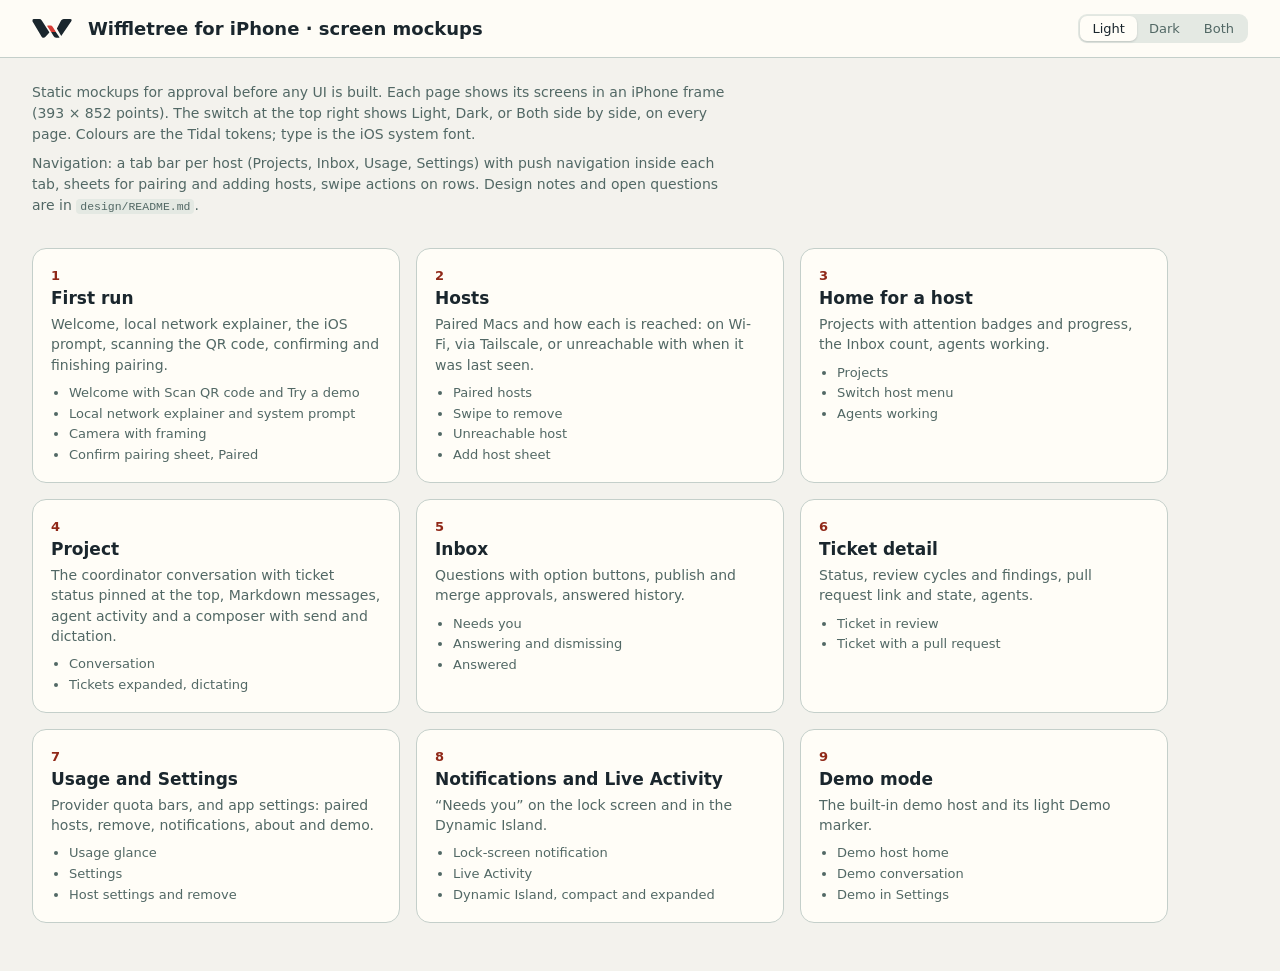
==== design/mockups/index.html @ d7533f45 "Add iPhone screen mockups and design notes Static HTML mockups of the iPhone app in iPhone frames, l" ====
<!doctype html>
<html lang="en">
<head>
<meta charset="utf-8">
<meta name="viewport" content="width=device-width, initial-scale=1">
<title>Wiffletree iPhone mockups</title>
<link rel="icon" href="data:,">
<link rel="stylesheet" href="styles.css">
</head>
<body>
<header class="page-header">
  <svg style="width:40px;height:19px;color:var(--text)"><use href="#i-symbol"/></svg>
  <h1>Wiffletree for iPhone · screen mockups</h1>
  <span class="spacer"></span>
  <div class="appearance"></div>
</header>
<div class="intro">
  <p>Static mockups for approval before any UI is built. Each page shows its screens in an iPhone frame (393 × 852 points). The switch at the top right shows Light, Dark, or Both side by side, on every page. Colours are the Tidal tokens; type is the iOS system font.</p>
  <p>Navigation: a tab bar per host (Projects, Inbox, Usage, Settings) with push navigation inside each tab, sheets for pairing and adding hosts, swipe actions on rows. Design notes and open questions are in <code>design/README.md</code>.</p>
</div>
<nav class="toc">
  <a href="first-run.html"><span class="n">1</span><h2>First run</h2><p>Welcome, local network explainer, the iOS prompt, scanning the QR code, confirming and finishing pairing.</p><ul><li>Welcome with Scan QR code and Try a demo</li><li>Local network explainer and system prompt</li><li>Camera with framing</li><li>Confirm pairing sheet, Paired</li></ul></a>
  <a href="hosts.html"><span class="n">2</span><h2>Hosts</h2><p>Paired Macs and how each is reached: on Wi-Fi, via Tailscale, or unreachable with when it was last seen.</p><ul><li>Paired hosts</li><li>Swipe to remove</li><li>Unreachable host</li><li>Add host sheet</li></ul></a>
  <a href="home.html"><span class="n">3</span><h2>Home for a host</h2><p>Projects with attention badges and progress, the Inbox count, agents working.</p><ul><li>Projects</li><li>Switch host menu</li><li>Agents working</li></ul></a>
  <a href="project.html"><span class="n">4</span><h2>Project</h2><p>The coordinator conversation with ticket status pinned at the top, Markdown messages, agent activity and a composer with send and dictation.</p><ul><li>Conversation</li><li>Tickets expanded, dictating</li></ul></a>
  <a href="inbox.html"><span class="n">5</span><h2>Inbox</h2><p>Questions with option buttons, publish and merge approvals, answered history.</p><ul><li>Needs you</li><li>Answering and dismissing</li><li>Answered</li></ul></a>
  <a href="ticket.html"><span class="n">6</span><h2>Ticket detail</h2><p>Status, review cycles and findings, pull request link and state, agents.</p><ul><li>Ticket in review</li><li>Ticket with a pull request</li></ul></a>
  <a href="usage-settings.html"><span class="n">7</span><h2>Usage and Settings</h2><p>Provider quota bars, and app settings: paired hosts, remove, notifications, about and demo.</p><ul><li>Usage glance</li><li>Settings</li><li>Host settings and remove</li></ul></a>
  <a href="notifications.html"><span class="n">8</span><h2>Notifications and Live Activity</h2><p>“Needs you” on the lock screen and in the Dynamic Island.</p><ul><li>Lock-screen notification</li><li>Live Activity</li><li>Dynamic Island, compact and expanded</li></ul></a>
  <a href="demo.html"><span class="n">9</span><h2>Demo mode</h2><p>The built-in demo host and its light Demo marker.</p><ul><li>Demo host home</li><li>Demo conversation</li><li>Demo in Settings</li></ul></a>
</nav>
<script src="mockup.js"></script>
</body>
</html>
---- design/mockups/styles.css ----
/* Wiffletree iPhone mockups: Tidal tokens, an iPhone frame and the iOS components the screens share.
   Every colour comes from design/themes/wiffletree-tidal.json in the host repo; mixes of two tokens
   stand in for iOS materials and tints. */

/* Tidal brand colours, the same in both appearances. Signal red is for the logo joint only. */
:root {
  --deep-teal: #1A262D;
  --blue-teal: #1C3742;
  --tide: #2D5A5A;
  --stone: #D1D1CD;
  --paper: #F3F2ED;
  --signal: #D63C35;

  --font: -apple-system, BlinkMacSystemFont, "SF Pro Text", system-ui, "Helvetica Neue", sans-serif;
  --mono: ui-monospace, "SF Mono", Menlo, monospace;
}

:root,
[data-theme="light"] {
  --base: #F3F2ED;
  --surface: #FFFDF7;
  --overlay: #E4E9E3;
  --text: #1A262D;
  --subtle: #526865;
  --muted: #748781;
  --edge: #C4CFCA;
  --accent: #902818;
  --on-accent: #FFFDF7;
  --focus: #2D5A5A;
  --green: #326348;
  --red: #A3213E;
  --yellow: #77551C;
  --blue: #365E78;
  --magenta: #765074;
  --cyan: #2D5A5A;
  color-scheme: light;
}

[data-theme="dark"] {
  --base: #1A262D;
  --surface: #22373E;
  --overlay: #2A434A;
  --text: #F3F2ED;
  --subtle: #AFBFBC;
  --muted: #829B99;
  --edge: #496063;
  --accent: #E6977E;
  --on-accent: #1A262D;
  --focus: #86C1BC;
  --green: #A0CBB0;
  --red: #FFA6B8;
  --yellow: #E4C17A;
  --blue: #9AC4D8;
  --magenta: #CFADD0;
  --cyan: #86C1BC;
  color-scheme: dark;
}

/* Tints: a status colour washed into the surface, for chips and soft buttons. */
[data-theme], :root {
  --tint-accent: color-mix(in srgb, var(--accent) 10%, var(--surface));
  --tint-yellow: color-mix(in srgb, var(--yellow) 14%, var(--surface));
  --tint-green: color-mix(in srgb, var(--green) 14%, var(--surface));
  --tint-red: color-mix(in srgb, var(--red) 13%, var(--surface));
  --tint-cyan: color-mix(in srgb, var(--cyan) 14%, var(--surface));
  --bar-material: color-mix(in srgb, var(--surface) 88%, transparent);
}

* { box-sizing: border-box; }

body {
  margin: 0;
  font-family: var(--font);
  background: var(--base);
  color: var(--text);
  -webkit-font-smoothing: antialiased;
}

a { color: var(--accent); }

.i { width: 1em; height: 1em; flex: none; fill: none; stroke: currentColor; stroke-width: 1.8; stroke-linecap: round; stroke-linejoin: round; vertical-align: -0.15em; }
.i.fill { fill: currentColor; stroke: none; }

/* ---------- Page chrome around the phones ---------- */

.page-header {
  position: sticky; top: 0; z-index: 10;
  display: flex; align-items: center; gap: 16px; flex-wrap: wrap;
  padding: 14px 32px;
  background: var(--bar-material);
  backdrop-filter: blur(16px);
  border-bottom: 1px solid var(--edge);
}
.page-header h1 { font-size: 18px; font-weight: 600; margin: 0; }
.page-header .crumbs { font-size: 13px; color: var(--subtle); display: flex; gap: 14px; }
.page-header .crumbs a { color: var(--subtle); text-decoration: none; }
.page-header .crumbs a:hover { color: var(--text); }
.page-header .spacer { flex: 1; }

.appearance { display: inline-flex; padding: 2px; border-radius: 9px; background: var(--overlay); }
.appearance button {
  font: 500 13px var(--font); color: var(--subtle);
  border: 0; background: none; padding: 5px 12px; border-radius: 7px; cursor: pointer;
}
.appearance button[aria-pressed="true"] { background: var(--surface); color: var(--text); box-shadow: 0 1px 2px color-mix(in srgb, var(--deep-teal) 18%, transparent); }
.appearance button:focus-visible { outline: 2px solid var(--focus); outline-offset: 1px; }

.intro { max-width: 760px; padding: 24px 32px 0; color: var(--subtle); font-size: 14px; line-height: 1.5; }
.intro p { margin: 0 0 8px; }

.gallery { display: flex; flex-wrap: wrap; gap: 48px 40px; padding: 32px; align-items: flex-start; }
.shot { margin: 0; display: flex; flex-direction: column; gap: 14px; }
.shot .phones { display: flex; gap: 28px; }
.shot figcaption { max-width: 393px; font-size: 13px; line-height: 1.45; color: var(--subtle); }
.shot figcaption b { display: block; color: var(--text); font-size: 14px; margin-bottom: 2px; }

/* ---------- iPhone frame (393 × 852 points, like iPhone 16 Pro) ---------- */

.phone {
  position: relative; flex: none;
  width: 393px; height: 852px;
  border-radius: 55px;
  overflow: hidden;
  background: var(--base);
  color: var(--text);
  font-size: 17px;
  letter-spacing: -0.01em;
  display: flex; flex-direction: column;
  box-shadow: 0 0 0 11px var(--deep-teal), 0 0 0 13px var(--edge), 0 24px 48px color-mix(in srgb, var(--deep-teal) 28%, transparent);
  margin: 12px;
}
.phone.grouped { background: var(--base); }

.island { position: absolute; z-index: 30; top: 11px; left: 50%; transform: translateX(-50%); width: 125px; height: 37px; border-radius: 20px; background: var(--deep-teal); }
.home-indicator { position: absolute; z-index: 30; bottom: 8px; left: 50%; transform: translateX(-50%); width: 140px; height: 5px; border-radius: 3px; background: var(--text); }

.status-bar { flex: none; height: 54px; display: flex; align-items: center; justify-content: space-between; padding: 6px 34px 0 50px; font-size: 17px; font-weight: 600; position: relative; z-index: 20; }
.status-bar .sb-icons { display: flex; gap: 6px; align-items: center; }
.status-bar svg { height: 13px; fill: currentColor; }

/* ---------- Navigation ---------- */

.nav { flex: none; height: 44px; display: grid; grid-template-columns: 1fr auto 1fr; align-items: center; padding: 0 16px; }
.nav .title { font-weight: 600; font-size: 17px; text-align: center; display: flex; flex-direction: column; align-items: center; line-height: 1.15; }
.nav .title small { font-size: 12px; font-weight: 400; color: var(--subtle); }
.nav .lead, .nav .trail { display: flex; gap: 18px; align-items: center; color: var(--accent); font-size: 17px; }
.nav .trail { justify-content: flex-end; }
.nav .back { display: flex; align-items: center; gap: 2px; margin-left: -6px; }
.nav .back .i { font-size: 24px; stroke-width: 2.2; }
.nav .trail .i, .nav .lead .i { font-size: 22px; }
.nav.bordered { border-bottom: 0.5px solid var(--edge); background: var(--bar-material); }

.large-title { padding: 2px 16px 8px; font-size: 34px; font-weight: 700; letter-spacing: 0.01em; display: flex; align-items: center; gap: 10px; }
.large-title .host-menu { display: flex; align-items: center; gap: 6px; }
.large-title .host-menu .i { font-size: 20px; color: var(--accent); stroke-width: 2.4; }

.content { flex: 1; overflow: hidden; position: relative; }

/* Tab bar */
.tabbar {
  flex: none; height: 83px; display: grid; grid-template-columns: repeat(4, 1fr);
  padding: 7px 8px 0; background: var(--bar-material); backdrop-filter: blur(20px);
  border-top: 0.5px solid var(--edge);
}
.tab { display: flex; flex-direction: column; align-items: center; gap: 3px; font-size: 10px; font-weight: 500; color: var(--subtle); position: relative; }
.tab .i { font-size: 26px; stroke-width: 1.7; }
.tab.on { color: var(--accent); }
.tab .badge { position: absolute; top: -3px; left: calc(50% + 6px); }

/* ---------- Lists (inset grouped) ---------- */

.section-head { padding: 18px 32px 7px; font-size: 13px; color: var(--subtle); text-transform: uppercase; letter-spacing: 0.02em; display: flex; justify-content: space-between; }
.section-head a { text-transform: none; letter-spacing: 0; font-size: 15px; text-decoration: none; }
.section-foot { padding: 7px 32px 0; font-size: 13px; color: var(--subtle); line-height: 1.4; }

.list { margin: 0 16px; background: var(--surface); border-radius: 12px; overflow: hidden; }
.row { position: relative; display: flex; align-items: center; gap: 12px; min-height: 44px; padding: 11px 16px; }
.row + .row::before { content: ""; position: absolute; top: 0; left: var(--inset, 16px); right: 0; border-top: 0.5px solid var(--edge); }
.row.has-icon { --inset: 58px; }
.row .main { flex: 1; min-width: 0; display: flex; flex-direction: column; gap: 2px; }
.row .main .sub { font-size: 14px; color: var(--subtle); line-height: 1.3; }
.row .value { color: var(--subtle); font-size: 17px; }
.row .chev { color: var(--muted); font-size: 15px; stroke-width: 2.4; }
.row.action { color: var(--accent); }
.row.destructive { color: var(--red); justify-content: center; }

.icon-tile { width: 30px; height: 30px; border-radius: 7px; display: grid; place-items: center; flex: none; background: var(--overlay); color: var(--text); font-size: 18px; }
.icon-tile.accent { background: var(--accent); color: var(--on-accent); }
.icon-tile.cyan { background: var(--cyan); color: var(--on-accent); }
.icon-tile.green { background: var(--green); color: var(--on-accent); }
.icon-tile.yellow { background: var(--yellow); color: var(--on-accent); }
.icon-tile.blue { background: var(--blue); color: var(--on-accent); }
.icon-tile.magenta { background: var(--magenta); color: var(--on-accent); }

/* Swipe actions: the row slides left over its action buttons. */
.swipe { position: relative; overflow: hidden; }
.swipe .actions { position: absolute; inset: 0 0 0 auto; display: flex; }
.swipe .actions span { width: 78px; display: flex; flex-direction: column; align-items: center; justify-content: center; gap: 4px; font-size: 13px; font-weight: 500; color: var(--on-accent); }
.swipe .actions .i { font-size: 20px; }
.swipe .actions .act-red { background: var(--red); }
.swipe .actions .act-gray { background: var(--subtle); color: var(--surface); }
.swipe .row { background: var(--surface); transform: translateX(-78px); }
.swipe > .ask { transform: translateX(-100px); }

/* ---------- Small parts ---------- */

.badge { min-width: 20px; height: 20px; padding: 0 6px; border-radius: 10px; display: inline-grid; place-items: center; font-size: 13px; font-weight: 600; background: var(--yellow); color: var(--on-accent); }
.badge.accent { background: var(--accent); }
.badge.step { width: 24px; height: 24px; border-radius: 12px; flex: none; }
.current-mark { color: var(--accent); font-size: 20px; stroke-width: 2.4; }

.chip { display: inline-flex; align-items: center; gap: 4px; padding: 2px 8px; border-radius: 999px; font-size: 13px; font-weight: 500; white-space: nowrap; }
.chip .i { font-size: 13px; stroke-width: 2.2; }
.chip.yellow { background: var(--tint-yellow); color: var(--yellow); }
.chip.green { background: var(--tint-green); color: var(--green); }
.chip.red { background: var(--tint-red); color: var(--red); }
.chip.cyan { background: var(--tint-cyan); color: var(--cyan); }
.chip.accent { background: var(--tint-accent); color: var(--accent); }
.chip.plain { background: var(--overlay); color: var(--subtle); }

.state { display: inline-flex; align-items: center; gap: 5px; font-size: 14px; }
.state .i { font-size: 14px; stroke-width: 2.2; }
.state.green { color: var(--green); }
.state.cyan { color: var(--cyan); }
.state.yellow { color: var(--yellow); }
.state.red { color: var(--red); }
.state.subtle { color: var(--subtle); }
.dot { width: 8px; height: 8px; border-radius: 50%; display: inline-block; background: currentColor; flex: none; }
.ring { width: 8px; height: 8px; border-radius: 50%; display: inline-block; border: 1.5px solid currentColor; flex: none; }

.progress { height: 6px; border-radius: 3px; background: var(--overlay); overflow: hidden; display: flex; gap: 2px; }
.progress span { display: block; height: 100%; border-radius: 3px; background: var(--cyan); }
.progress span.green { background: var(--green); }
.progress span.rest { background: none; }

.btn { display: flex; align-items: center; justify-content: center; gap: 8px; height: 50px; border-radius: 14px; font: 600 17px var(--font); border: 0; width: 100%; }
.btn .i { font-size: 20px; }
.btn.filled { background: var(--accent); color: var(--on-accent); }
.btn.tinted { background: var(--tint-accent); color: var(--accent); }
.btn.gray { background: var(--overlay); color: var(--text); }
.btn.plain { background: none; color: var(--accent); }
.btn.small { height: 34px; border-radius: 17px; font-size: 15px; padding: 0 14px; width: auto; }
.btn-row { display: flex; gap: 8px; }

.switch { width: 51px; height: 31px; border-radius: 16px; background: var(--overlay); position: relative; flex: none; border: 1px solid var(--edge); }
.switch::after { content: ""; position: absolute; top: 2px; left: 2px; width: 25px; height: 25px; border-radius: 50%; background: var(--surface); box-shadow: 0 1px 3px color-mix(in srgb, var(--deep-teal) 30%, transparent); }
.switch.on { background: var(--green); border-color: var(--green); }
.switch.on::after { left: 22px; }

.seg { display: grid; grid-auto-flow: column; grid-auto-columns: 1fr; margin: 0 16px; padding: 2px; border-radius: 9px; background: var(--overlay); font-size: 13px; font-weight: 500; text-align: center; }
.seg span { padding: 6px 0; border-radius: 7px; color: var(--text); }
.seg span.on { background: var(--surface); font-weight: 600; box-shadow: 0 1px 3px color-mix(in srgb, var(--deep-teal) 16%, transparent); }

.card { margin: 0 16px 12px; background: var(--surface); border-radius: 14px; padding: 14px 16px; }
.card h3 { margin: 0; font-size: 17px; font-weight: 600; }
.meta { font-size: 13px; color: var(--subtle); }
.mono { font-family: var(--mono); font-size: 0.86em; }
code { font-family: var(--mono); font-size: 0.82em; background: var(--overlay); padding: 1px 4px; border-radius: 4px; }

/* Demo marker: a light tag in the navigation, not a warning. */
.demo-tag { display: inline-flex; align-items: center; gap: 4px; padding: 2px 8px; border-radius: 6px; font-size: 12px; font-weight: 600; letter-spacing: 0.04em; text-transform: uppercase; color: var(--cyan); border: 1px solid var(--cyan); }
.demo-tag.small { font-size: 10px; padding: 1px 5px; }
.demo-strip { flex: none; display: flex; align-items: center; justify-content: center; gap: 6px; height: 28px; font-size: 13px; color: var(--cyan); background: var(--tint-cyan); }
.demo-strip a { font-weight: 600; text-decoration: none; color: var(--cyan); }

/* ---------- Sheets and alerts ---------- */

.scrim { position: absolute; inset: 0; z-index: 25; background: color-mix(in srgb, var(--deep-teal) 40%, transparent); }
.sheet { position: absolute; z-index: 26; left: 0; right: 0; bottom: 0; background: var(--base); border-radius: 14px 14px 0 0; padding: 6px 0 40px; }
.sheet .grabber { width: 36px; height: 5px; border-radius: 3px; background: var(--edge); margin: 0 auto 8px; }
.sheet .sheet-title { text-align: center; font-weight: 600; padding: 6px 16px 14px; }

.action-sheet { position: absolute; z-index: 26; left: 8px; right: 8px; bottom: 34px; display: flex; flex-direction: column; gap: 8px; }
.action-sheet .group { background: var(--surface); border-radius: 14px; overflow: hidden; text-align: center; }
.action-sheet .group > div { padding: 17px 16px; font-size: 20px; color: var(--accent); border-top: 0.5px solid var(--edge); }
.action-sheet .group > div:first-child { border-top: 0; }
.action-sheet .group .msg { font-size: 13px; color: var(--subtle); padding: 14px 16px; line-height: 1.4; }
.action-sheet .group .destructive { color: var(--red); }
.action-sheet .group .cancel { font-weight: 600; }

.alert { position: absolute; z-index: 26; top: 50%; left: 50%; transform: translate(-50%, -50%); width: 270px; background: var(--surface); border-radius: 14px; text-align: center; overflow: hidden; }
.alert .body { padding: 19px 16px 16px; }
.alert .body b { display: block; font-size: 17px; margin-bottom: 4px; }
.alert .body p { margin: 0; font-size: 13px; line-height: 1.4; }
.alert .buttons { display: grid; grid-template-columns: 1fr 1fr; border-top: 0.5px solid var(--edge); }
.alert .buttons span { padding: 11px; color: var(--accent); font-size: 17px; }
.alert .buttons span + span { border-left: 0.5px solid var(--edge); font-weight: 600; }

/* ---------- Home ---------- */

.host-state { padding: 0 16px 10px; margin-top: -4px; }
.needs-you { margin: 4px 16px 0; background: var(--surface); border-radius: 14px; padding: 14px 16px; display: flex; gap: 12px; align-items: flex-start; border-left: 4px solid var(--yellow); }
.needs-you .count { font-size: 28px; font-weight: 700; color: var(--yellow); line-height: 1; }
.needs-you .main { flex: 1; min-width: 0; }
.needs-you .main b { display: block; font-size: 16px; }
.needs-you .main span { font-size: 14px; color: var(--subtle); line-height: 1.35; display: block; margin-top: 2px; }
.proj .main .progress { margin-top: 6px; }
.proj .name { display: flex; align-items: center; gap: 8px; font-weight: 600; }
.proj .name .badge { margin-left: auto; }
.menu { position: absolute; z-index: 26; left: 16px; top: 150px; width: 260px; background: var(--surface); border-radius: 13px; overflow: hidden; box-shadow: 0 10px 40px color-mix(in srgb, var(--deep-teal) 35%, transparent); }
.menu .row { min-height: 44px; }
.menu .sep { height: 8px; background: var(--overlay); }

/* ---------- Conversation ---------- */

.pinned { flex: none; margin: 0 12px 6px; background: var(--surface); border: 0.5px solid var(--edge); border-radius: 12px; padding: 10px 12px; font-size: 14px; }
.pinned .top { display: flex; align-items: center; gap: 8px; font-weight: 600; font-size: 15px; }
.pinned .top .pct { margin-left: auto; font-weight: 500; color: var(--subtle); font-size: 13px; }
.pinned .progress { margin: 8px 0 6px; }
.pinned .tickets { display: flex; flex-direction: column; gap: 6px; margin-top: 8px; }
.pinned .tk { display: flex; align-items: center; gap: 8px; }
.pinned .tk .name { flex: 1; min-width: 0; overflow: hidden; text-overflow: ellipsis; white-space: nowrap; }

.chat { padding: 4px 16px 12px; display: flex; flex-direction: column; gap: 14px; font-size: 16px; line-height: 1.42; }
.msg-head { display: flex; align-items: center; gap: 8px; font-size: 14px; font-weight: 600; margin-bottom: 3px; }
.msg-head .meta { font-weight: 400; margin-left: auto; }
.avatar { width: 24px; height: 24px; border-radius: 7px; background: var(--overlay); color: var(--cyan); display: grid; place-items: center; font-size: 14px; }
.md p { margin: 0 0 6px; }
.md ul { margin: 0 0 6px; padding-left: 20px; }
.md li { margin-bottom: 2px; }
.since { border-left: 2px solid var(--green); padding: 2px 0 2px 10px; font-size: 13px; color: var(--subtle); margin-bottom: 6px; }
.since b { color: var(--green); font-weight: 600; display: block; }
.activity { display: flex; align-items: center; gap: 6px; font-size: 13px; color: var(--subtle); padding: 6px 10px; border-radius: 8px; background: var(--overlay); }
.activity .i { font-size: 14px; }
.mine { align-self: flex-end; max-width: 82%; background: var(--overlay); padding: 8px 12px; border-radius: 18px 18px 4px 18px; }

.working-bar { flex: none; display: flex; align-items: center; gap: 8px; margin: 0 12px 8px; padding: 8px 12px; border-radius: 10px; font-size: 14px; background: var(--surface); border: 0.5px solid var(--edge); }
.working-bar .i { color: var(--cyan); }
.working-bar a { margin-left: auto; text-decoration: none; font-weight: 500; }

.composer { flex: none; display: flex; align-items: flex-end; gap: 8px; padding: 8px 12px 38px; background: var(--bar-material); border-top: 0.5px solid var(--edge); }
.composer .field { flex: 1; min-height: 36px; border-radius: 18px; border: 1px solid var(--edge); background: var(--surface); padding: 7px 14px; font-size: 16px; color: var(--subtle); display: flex; align-items: center; }
.composer .round { width: 36px; height: 36px; border-radius: 50%; display: grid; place-items: center; font-size: 20px; flex: none; }
.composer .round.mic { color: var(--accent); background: var(--tint-accent); }
.composer .round.send { background: var(--accent); color: var(--on-accent); }
.composer .round.send .i { stroke-width: 2.4; }
.composer .round.idle { background: var(--overlay); color: var(--subtle); }
.wave { display: flex; align-items: center; gap: 3px; height: 22px; }
.wave span { width: 3px; border-radius: 2px; background: var(--accent); }

/* ---------- Inbox ---------- */

.ask { margin: 0 16px 12px; background: var(--surface); border-radius: 14px; padding: 14px 16px; }
.ask .from { display: flex; align-items: center; gap: 6px; font-size: 13px; color: var(--subtle); margin-bottom: 6px; }
.ask .from .meta { margin-left: auto; }
.ask .q { font-size: 16px; font-weight: 600; line-height: 1.35; margin-bottom: 4px; }
.ask .detail { font-size: 14px; color: var(--subtle); line-height: 1.4; margin-bottom: 12px; }
.ask .options { display: flex; flex-direction: column; gap: 8px; }
.ask .opt { padding: 10px 12px; border-radius: 10px; background: var(--tint-accent); color: var(--accent); font-size: 15px; font-weight: 600; }
.ask .opt small { display: block; color: var(--subtle); font-weight: 400; font-size: 13px; margin-top: 1px; }
.ask .answer-own { font-size: 15px; color: var(--accent); padding: 4px 2px 0; }

/* ---------- Lock screen ---------- */

.lock { background: linear-gradient(170deg, var(--tide) 0%, var(--blue-teal) 55%, var(--deep-teal) 100%); }
.lock .status-bar { color: var(--paper); }
.lock .clock { text-align: center; color: var(--paper); margin-top: 18px; }
.lock .clock .date { font-size: 20px; font-weight: 600; }
.lock .clock .time { font-size: 92px; font-weight: 700; letter-spacing: -0.02em; line-height: 1; margin-top: 2px; }
.lock .home-indicator { background: var(--paper); }
.notif-stack { position: absolute; left: 8px; right: 8px; bottom: 112px; display: flex; flex-direction: column; gap: 8px; }
.notif { background: color-mix(in srgb, var(--surface) 92%, transparent); backdrop-filter: blur(24px); border-radius: 20px; padding: 12px 14px; display: flex; gap: 10px; }
.app-icon { width: 38px; height: 38px; border-radius: 9px; flex: none; display: grid; place-items: center; background: var(--deep-teal); color: var(--paper); }
.app-icon svg { width: 26px; height: 13px; }
.island .app-icon { width: 24px; height: 24px; border-radius: 6px; }
.island .app-icon svg { width: 16px; height: 8px; }
.springboard { flex: 1; display: grid; grid-template-columns: repeat(4, 62px); justify-content: space-between; align-content: start; gap: 28px 0; padding: 30px 28px; }
.springboard span { width: 62px; height: 62px; border-radius: 15px; background: var(--overlay); }
.notif .body { flex: 1; min-width: 0; font-size: 15px; line-height: 1.3; }
.notif .body b { font-weight: 600; display: flex; justify-content: space-between; }
.notif .body b .meta { font-weight: 400; }
.lock-buttons { position: absolute; bottom: 44px; left: 46px; right: 46px; display: flex; justify-content: space-between; }
.lock-buttons span { width: 50px; height: 50px; border-radius: 50%; display: grid; place-items: center; font-size: 22px; color: var(--paper); background: color-mix(in srgb, var(--deep-teal) 45%, transparent); }

.live { background: color-mix(in srgb, var(--surface) 92%, transparent); backdrop-filter: blur(24px); border-radius: 22px; padding: 14px 16px; }
.live .live-top { display: flex; align-items: center; gap: 8px; font-size: 15px; font-weight: 600; }
.live .live-top .symbol { width: 26px; height: 14px; color: var(--text); }
.live .live-top .meta { margin-left: auto; font-weight: 400; }
.live .big { font-size: 22px; font-weight: 700; margin: 8px 0 2px; }
.live .progress { margin-top: 10px; }

/* Dynamic Island while the Live Activity runs. The island is always black glass, so its text uses the dark tokens. */
.island.expanded { width: 371px; height: 160px; top: 11px; border-radius: 44px; padding: 18px 22px; color: var(--paper); box-shadow: 0 0 0 1px var(--edge); }
.island.compact { width: 176px; display: flex; align-items: center; justify-content: space-between; padding: 0 12px; }
.island .symbol { width: 22px; height: 12px; color: var(--paper); }

/* ---------- Camera ---------- */

.camera { background: radial-gradient(ellipse at 50% 42%, var(--tide) 0%, var(--blue-teal) 45%, var(--deep-teal) 100%); }
.camera .nav { position: relative; z-index: 5; }
.camera .round-button { width: 34px; height: 34px; border-radius: 50%; display: grid; place-items: center; font-size: 18px; color: var(--paper); background: color-mix(in srgb, var(--deep-teal) 55%, transparent); }
.camera .round-button.large { width: 56px; height: 56px; font-size: 24px; }
.viewfinder { position: absolute; left: 50%; top: 300px; transform: translateX(-50%); width: 250px; height: 250px; }
.viewfinder::before { content: ""; position: absolute; inset: 0; border-radius: 28px; box-shadow: 0 0 0 999px color-mix(in srgb, var(--deep-teal) 55%, transparent); }
.viewfinder .corner { position: absolute; width: 46px; height: 46px; border: 5px solid var(--paper); }
.viewfinder .tl { top: -3px; left: -3px; border-right: 0; border-bottom: 0; border-top-left-radius: 30px; }
.viewfinder .tr { top: -3px; right: -3px; border-left: 0; border-bottom: 0; border-top-right-radius: 30px; }
.viewfinder .bl { bottom: -3px; left: -3px; border-right: 0; border-top: 0; border-bottom-left-radius: 30px; }
.viewfinder .br { bottom: -3px; right: -3px; border-left: 0; border-top: 0; border-bottom-right-radius: 30px; }
.fake-qr { position: absolute; inset: 42px; background: var(--paper); border-radius: 6px; padding: 10px; opacity: 0.88; transform: rotate(-4deg); }
.fake-qr svg { width: 100%; height: 100%; fill: var(--deep-teal); }

/* Welcome */
.welcome { flex: 1; display: flex; flex-direction: column; padding: 0 24px 44px; }
.welcome .hero { flex: 1; display: flex; flex-direction: column; align-items: center; justify-content: center; text-align: center; gap: 14px; }
.welcome .hero .symbol { width: 112px; height: 54px; color: var(--text); }
.welcome .hero h1 { margin: 6px 0 0; font-size: 34px; font-weight: 700; letter-spacing: -0.01em; }
.welcome .hero p { margin: 0; font-size: 17px; color: var(--subtle); line-height: 1.4; max-width: 300px; }
.welcome .note { display: flex; gap: 10px; font-size: 13px; color: var(--subtle); line-height: 1.4; margin: 14px 4px 0; }
.welcome .note .i { font-size: 18px; color: var(--cyan); margin-top: 1px; }

.explainer { flex: 1; display: flex; flex-direction: column; padding: 30px 28px 44px; }
.explainer .art { width: 76px; height: 76px; border-radius: 20px; display: grid; place-items: center; background: var(--tint-cyan); color: var(--cyan); font-size: 40px; margin: 50px auto 22px; }
.explainer h2 { font-size: 28px; font-weight: 700; text-align: center; margin: 0 0 12px; line-height: 1.15; }
.explainer > p { color: var(--subtle); text-align: center; line-height: 1.45; margin: 0 0 24px; font-size: 16px; }
.points { display: flex; flex-direction: column; gap: 18px; margin-bottom: auto; }
.points div { display: flex; gap: 14px; font-size: 15px; line-height: 1.4; }
.points .i { font-size: 24px; color: var(--accent); flex: none; margin-top: 1px; }
.points b { display: block; }
.points p span { color: var(--subtle); }

/* ---------- Index page ---------- */

.toc { display: grid; grid-template-columns: repeat(auto-fill, minmax(300px, 1fr)); gap: 16px; padding: 24px 32px 48px; max-width: 1200px; }
.toc a { display: block; text-decoration: none; color: var(--text); background: var(--surface); border: 1px solid var(--edge); border-radius: 14px; padding: 16px 18px; }
.toc a:hover { border-color: var(--focus); }
.toc a:focus-visible { outline: 2px solid var(--focus); outline-offset: 2px; }
.toc .n { font-size: 13px; color: var(--accent); font-weight: 600; }
.toc h2 { font-size: 17px; margin: 4px 0 6px; }
.toc p { margin: 0 0 8px; font-size: 14px; color: var(--subtle); line-height: 1.45; }
.toc ul { margin: 0; padding-left: 18px; font-size: 13px; color: var(--subtle); line-height: 1.6; }
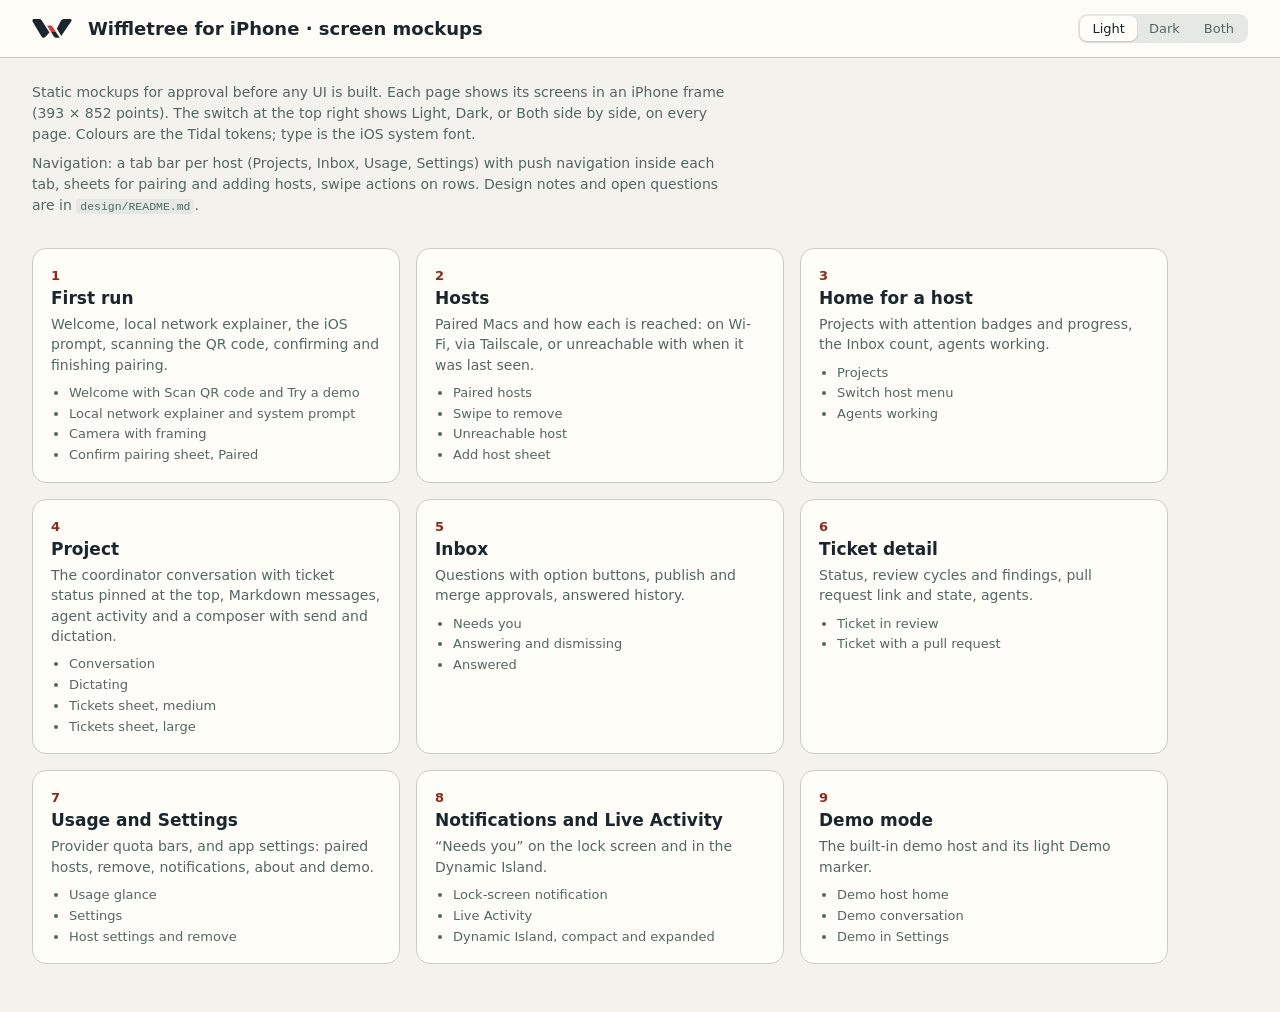
==== commit 94024b66: "Mock up the desktop's tickets panel as a sheet in the project chat The pinned ticket card becomes on" ====
--- a/design/mockups/index.html
+++ b/design/mockups/index.html
@@ -22,7 +22,7 @@
   <a href="first-run.html"><span class="n">1</span><h2>First run</h2><p>Welcome, local network explainer, the iOS prompt, scanning the QR code, confirming and finishing pairing.</p><ul><li>Welcome with Scan QR code and Try a demo</li><li>Local network explainer and system prompt</li><li>Camera with framing</li><li>Confirm pairing sheet, Paired</li></ul></a>
   <a href="hosts.html"><span class="n">2</span><h2>Hosts</h2><p>Paired Macs and how each is reached: on Wi-Fi, via Tailscale, or unreachable with when it was last seen.</p><ul><li>Paired hosts</li><li>Swipe to remove</li><li>Unreachable host</li><li>Add host sheet</li></ul></a>
   <a href="home.html"><span class="n">3</span><h2>Home for a host</h2><p>Projects with attention badges and progress, the Inbox count, agents working.</p><ul><li>Projects</li><li>Switch host menu</li><li>Agents working</li></ul></a>
-  <a href="project.html"><span class="n">4</span><h2>Project</h2><p>The coordinator conversation with ticket status pinned at the top, Markdown messages, agent activity and a composer with send and dictation.</p><ul><li>Conversation</li><li>Tickets expanded, dictating</li></ul></a>
+  <a href="project.html"><span class="n">4</span><h2>Project</h2><p>The coordinator conversation with ticket status pinned at the top, Markdown messages, agent activity and a composer with send and dictation.</p><ul><li>Conversation</li><li>Dictating</li><li>Tickets sheet, medium</li><li>Tickets sheet, large</li></ul></a>
   <a href="inbox.html"><span class="n">5</span><h2>Inbox</h2><p>Questions with option buttons, publish and merge approvals, answered history.</p><ul><li>Needs you</li><li>Answering and dismissing</li><li>Answered</li></ul></a>
   <a href="ticket.html"><span class="n">6</span><h2>Ticket detail</h2><p>Status, review cycles and findings, pull request link and state, agents.</p><ul><li>Ticket in review</li><li>Ticket with a pull request</li></ul></a>
   <a href="usage-settings.html"><span class="n">7</span><h2>Usage and Settings</h2><p>Provider quota bars, and app settings: paired hosts, remove, notifications, about and demo.</p><ul><li>Usage glance</li><li>Settings</li><li>Host settings and remove</li></ul></a>
--- a/design/mockups/styles.css
+++ b/design/mockups/styles.css
@@ -303,13 +303,35 @@
 
 /* ---------- Conversation ---------- */
 
-.pinned { flex: none; margin: 0 12px 6px; background: var(--surface); border: 0.5px solid var(--edge); border-radius: 12px; padding: 10px 12px; font-size: 14px; }
-.pinned .top { display: flex; align-items: center; gap: 8px; font-weight: 600; font-size: 15px; }
-.pinned .top .pct { margin-left: auto; font-weight: 500; color: var(--subtle); font-size: 13px; }
-.pinned .progress { margin: 8px 0 6px; }
-.pinned .tickets { display: flex; flex-direction: column; gap: 6px; margin-top: 8px; }
-.pinned .tk { display: flex; align-items: center; gap: 8px; }
-.pinned .tk .name { flex: 1; min-width: 0; overflow: hidden; text-overflow: ellipsis; white-space: nowrap; }
+/* The pinned tickets line: the desktop panel's header on one row. Tapping it opens the tickets sheet. */
+.pinned { flex: none; margin: 0 12px 6px; display: flex; align-items: center; gap: 8px; padding: 10px 12px; background: var(--surface); border: 0.5px solid var(--edge); border-radius: 12px; font-size: 14px; }
+.pinned .summary { flex: 1; min-width: 0; white-space: nowrap; overflow: hidden; text-overflow: ellipsis; color: var(--subtle); }
+.pinned .summary b { color: var(--text); font-weight: 600; }
+.pinned .chev { color: var(--muted); font-size: 14px; stroke-width: 2.4; }
+.needs { display: inline-flex; align-items: center; gap: 4px; color: var(--yellow); font-size: 13px; font-weight: 600; white-space: nowrap; }
+.needs .i { font-size: 14px; stroke-width: 2.2; }
+
+/* The tickets sheet: the desktop's pinned panel. Title, status word in its state's colour, PR link. */
+.sheet.tickets { padding-bottom: 0; display: flex; flex-direction: column; }
+.sheet.medium { height: 468px; }
+.sheet.large { top: 62px; }
+.sheet-head { display: flex; align-items: baseline; gap: 8px; padding: 2px 20px 10px; font-size: 15px; color: var(--subtle); white-space: nowrap; }
+.sheet-head b { color: var(--text); font-size: 17px; font-weight: 600; }
+.sheet-head .live-from { margin-left: auto; font-size: 12px; }
+.tk-row .title { font-size: 16px; display: flex; align-items: center; gap: 8px; }
+.tk-row .title span:first-child { flex: 1; min-width: 0; overflow: hidden; text-overflow: ellipsis; white-space: nowrap; }
+.tk-row .cols { display: flex; align-items: center; gap: 8px; font-size: 14px; }
+.tk-row .cols .pr { margin-left: auto; }
+.status-word.green { color: var(--green); }
+.status-word.red { color: var(--red); }
+.status-word.focus { color: var(--focus); }
+.status-word.subtle { color: var(--subtle); }
+/* Links are Tidal blue, as the desktop's link colour is; the arrow marks that it leaves the app. */
+.pr-link { color: var(--blue); text-decoration: underline; text-underline-offset: 2px; white-space: nowrap; }
+.pr-link .arrow { text-decoration: none; display: inline-block; margin-left: 2px; font-size: 12px; }
+.pr-none { color: var(--subtle); white-space: nowrap; }
+.done-toggle { color: var(--subtle); font-size: 15px; gap: 6px; }
+.done-toggle .i { font-size: 13px; stroke-width: 2.4; }
 
 .chat { padding: 4px 16px 12px; display: flex; flex-direction: column; gap: 14px; font-size: 16px; line-height: 1.42; }
 .msg-head { display: flex; align-items: center; gap: 8px; font-size: 14px; font-weight: 600; margin-bottom: 3px; }
